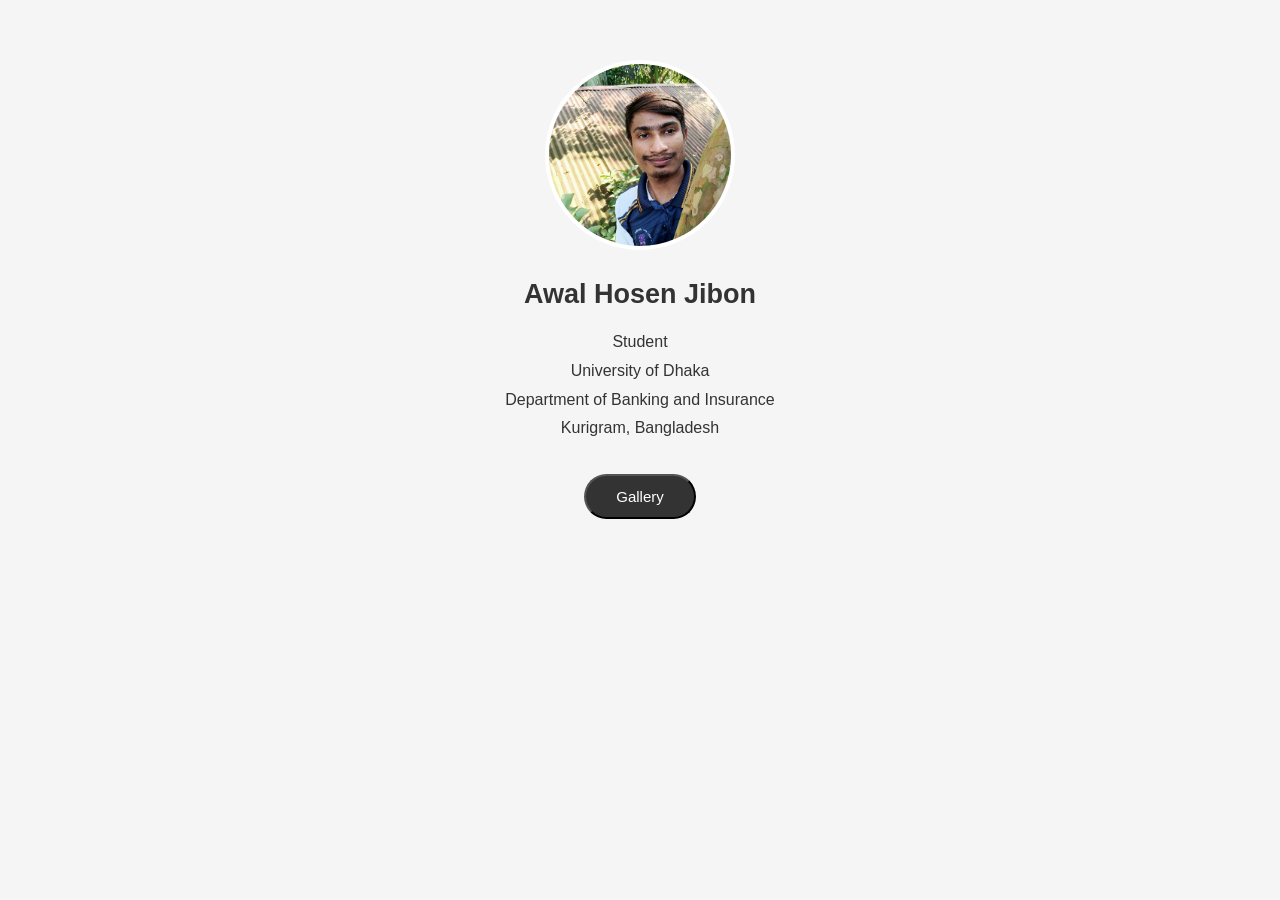
==== index.html @ 120141af "Replace old gallery images with new ones" ====
<!DOCTYPE html>
<html lang="en">

<head>
    <meta charset="UTF-8">
    <meta name="viewport" content="width=device-width, initial-scale=1.0">

    <title>Awal Hosen Jibon</title>

    <meta name="description" content="Official personal website of Awal Hosen Jibon, student of the University of Dhaka.">

    <meta name="author" content="Awal Hosen Jibon">

    <style>

        * {
            box-sizing: border-box;
        }

        body {
            margin: 0;
            font-family: Arial, sans-serif;
            background: #f5f5f5;
            text-align: center;
            color: #333;
        }

        .container {
            padding: 60px 20px;
        }

        .profile-img {
            width: 190px;
            height: 190px;
            object-fit: cover;
            border-radius: 50%;
            border: 4px solid white;
        }

        h1 {
            margin-top: 25px;
            font-size: 27px;
        }

        p {
            font-size: 16px;
            line-height: 1.8;
        }

        .gallery-btn {
            display: inline-block;
            margin-top: 15px;
            padding: 12px 30px;
            background: #333;
            color: white;
            text-decoration: none;
            border-radius: 25px;
            cursor: pointer;
            font-size: 15px;
        }

        .gallery-btn:hover {
            background: #555;
        }

        /* Gallery */

        #gallery {
            display: none;
            padding: 25px 15px;
        }

        .gallery-grid {
            display: grid;
            grid-template-columns: repeat(3, 1fr);
            gap: 10px;
            max-width: 900px;
            margin: 25px auto;
        }

        .gallery-grid img {
            width: 100%;
            height: 150px;
            object-fit: cover;
            border-radius: 8px;
            cursor: pointer;
            border: none;
        }

        /* Full Image View */

        #lightbox {
            display: none;
            position: fixed;
            z-index: 1000;
            top: 0;
            left: 0;
            width: 100%;
            height: 100%;
            background: rgba(0,0,0,0.95);
            justify-content: center;
            align-items: center;
            padding: 20px;
        }

        #lightbox img {
            max-width: 100%;
            max-height: 85vh;
            object-fit: contain;
            border: none;
            border-radius: 5px;
        }

        .close {
            position: absolute;
            top: 20px;
            right: 25px;
            color: white;
            font-size: 35px;
            cursor: pointer;
        }

        @media (max-width: 500px) {

            .gallery-grid {
                grid-template-columns: repeat(2, 1fr);
            }

            .gallery-grid img {
                height: 130px;
            }

        }

    </style>

</head>

<body>

    <!-- Home Page -->

    <div class="container" id="home">

        <img src="profile.jpg"
             alt="Awal Hosen Jibon"
             class="profile-img">

        <h1>Awal Hosen Jibon</h1>

        <p>
            Student<br>
            University of Dhaka<br>
            Department of Banking and Insurance<br>
            Kurigram, Bangladesh
        </p>

        <button class="gallery-btn" onclick="showGallery()">
            Gallery
        </button>

    </div>


    <!-- Gallery Page -->

    <div id="gallery">

        <h2>My Gallery</h2>

        <button class="gallery-btn" onclick="showHome()">
            ← Back
        </button>

        <div class="gallery-grid">

            <img src="gallery/IMG_20260710_131805.jpg" onclick="openImage(this.src)">
            <img src="gallery/IMG_20260430_165523.jpg" onclick="openImage(this.src)">
            <img src="gallery/IMG_20260918_174553.jpg" onclick="openImage(this.src)">
            <img src="gallery/IMG_20260823_142023-01 (1).jpg" onclick="openImage(this.src)">
            <img src="gallery/IMG_2930.HEIC.heif" onclick="openImage(this.src)">
            <img src="gallery/RJ••JIBON••BABU••4 Sep 16_23.SONY NATURE V2Format Auto. by Light Editz.jpg" onclick="openImage(this.src)">

        </div>

    </div>


    <!-- Full Image -->

    <div id="lightbox" onclick="closeImage()">

        <span class="close">&times;</span>

        <img id="fullImage" src="">

    </div>


    <script>

        function showGallery() {

            document.getElementById("home").style.display = "none";

            document.getElementById("gallery").style.display = "block";

            window.scrollTo(0, 0);

        }

        function showHome() {

            document.getElementById("gallery").style.display = "none";

            document.getElementById("home").style.display = "block";

            window.scrollTo(0, 0);

        }

        function openImage(src) {

            document.getElementById("lightbox").style.display = "flex";

            document.getElementById("fullImage").src = src;

        }

        function closeImage() {

            document.getElementById("lightbox").style.display = "none";

        }

    </script>

</body>

</html>
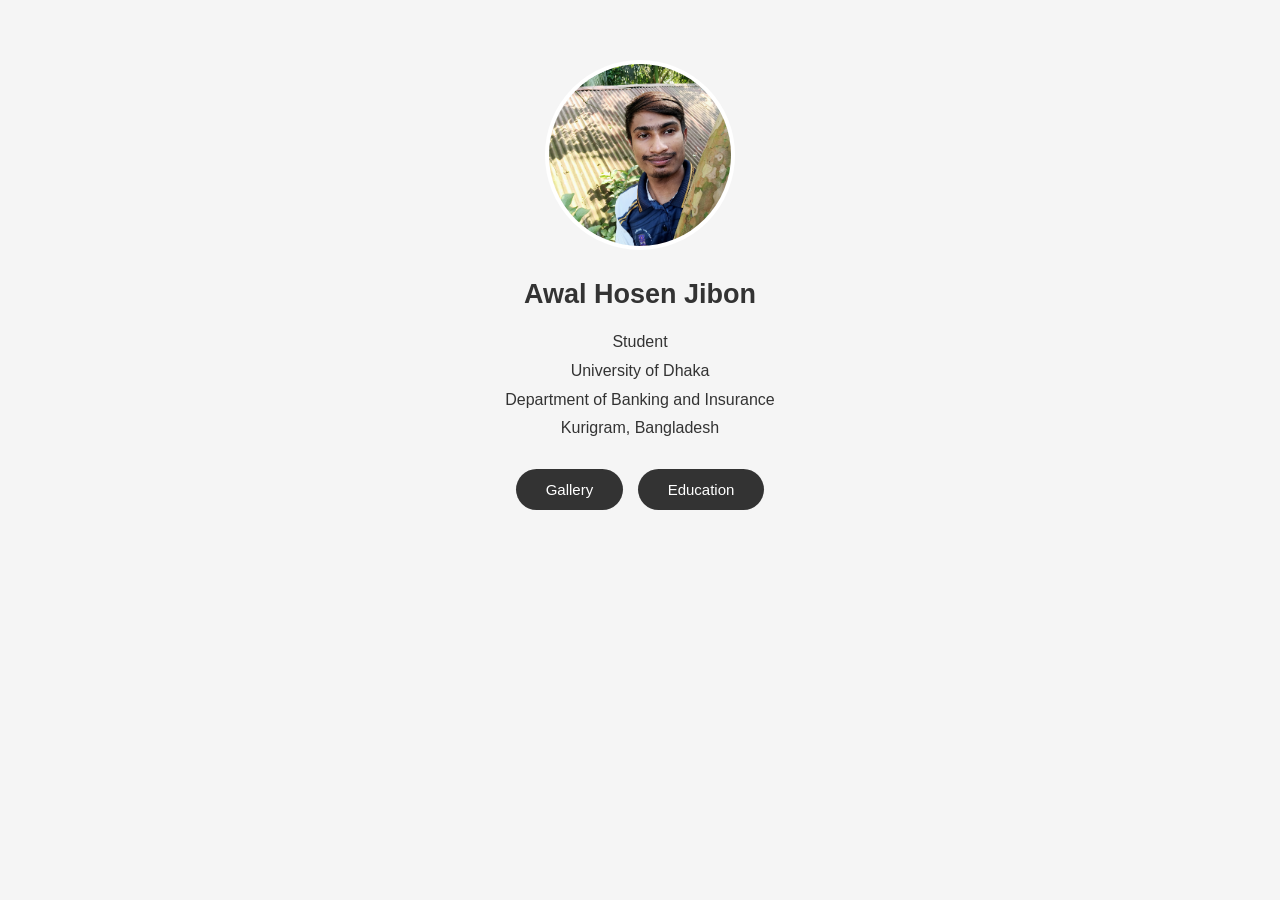
==== commit 8d42883c: "Refactor gallery and education sections in index.html Updated gallery and education sections in inde" ====
--- a/index.html
+++ b/index.html
@@ -49,11 +49,12 @@
 
         .gallery-btn {
             display: inline-block;
-            margin-top: 15px;
+            margin: 10px 5px;
             padding: 12px 30px;
             background: #333;
             color: white;
             text-decoration: none;
+            border: none;
             border-radius: 25px;
             cursor: pointer;
             font-size: 15px;
@@ -63,12 +64,15 @@
             background: #555;
         }
 
+        /* Pages */
+
+        #gallery,
+        #education {
+            display: none;
+            padding: 30px 15px;
+        }
+
         /* Gallery */
-
-        #gallery {
-            display: none;
-            padding: 25px 15px;
-        }
 
         .gallery-grid {
             display: grid;
@@ -84,7 +88,37 @@
             object-fit: cover;
             border-radius: 8px;
             cursor: pointer;
-            border: none;
+        }
+
+        /* Education Cards */
+
+        .education-container {
+            max-width: 700px;
+            margin: 30px auto;
+        }
+
+        .education-card {
+            background: white;
+            padding: 25px 20px;
+            margin: 18px 0;
+            border-radius: 12px;
+            box-shadow: 0 3px 12px rgba(0,0,0,0.08);
+            text-align: left;
+            border-left: 5px solid #333;
+        }
+
+        .education-card h3 {
+            margin-top: 0;
+            font-size: 20px;
+        }
+
+        .education-card p {
+            font-size: 15px;
+            margin: 8px 0;
+        }
+
+        .education-card span {
+            font-weight: bold;
         }
 
         /* Full Image View */
@@ -107,7 +141,6 @@
             max-width: 100%;
             max-height: 85vh;
             object-fit: contain;
-            border: none;
             border-radius: 5px;
         }
 
@@ -159,6 +192,10 @@
             Gallery
         </button>
 
+        <button class="gallery-btn" onclick="showEducation()">
+            Education
+        </button>
+
     </div>
 
 
@@ -175,10 +212,15 @@
         <div class="gallery-grid">
 
             <img src="gallery/IMG_20260710_131805.jpg" onclick="openImage(this.src)">
+
             <img src="gallery/IMG_20260430_165523.jpg" onclick="openImage(this.src)">
+
             <img src="gallery/IMG_20260918_174553.jpg" onclick="openImage(this.src)">
+
             <img src="gallery/IMG_20260823_142023-01 (1).jpg" onclick="openImage(this.src)">
-            <img src="gallery/IMG_2930.HEIC.heif" onclick="openImage(this.src)">
+
+            <img src="gallery/IMG20241218132942.jpg" onclick="openImage(this.src)">
+
             <img src="gallery/RJ••JIBON••BABU••4 Sep 16_23.SONY NATURE V2Format Auto. by Light Editz.jpg" onclick="openImage(this.src)">
 
         </div>
@@ -186,6 +228,112 @@
     </div>
 
 
+    <!-- Education Page -->
+
+    <div id="education">
+
+        <h2>My Education</h2>
+
+        <button class="gallery-btn" onclick="showHome()">
+            ← Back
+        </button>
+
+        <div class="education-container">
+
+            <!-- Primary -->
+
+            <div class="education-card">
+
+                <h3>Primary Education</h3>
+
+                <p>
+                    <span>Institution:</span>
+                    Pathardubi Government Primary School
+                </p>
+
+                <p>
+                    <span>Passing Year:</span> 2016
+                </p>
+
+                <p>
+                    <span>Result:</span> GPA 5.00
+                </p>
+
+            </div>
+
+
+            <!-- SSC -->
+
+            <div class="education-card">
+
+                <h3>Secondary Education (SSC)</h3>
+
+                <p>
+                    <span>Institution:</span>
+                    Pathardubi High School
+                </p>
+
+                <p>
+                    <span>Passing Year:</span> 2022
+                </p>
+
+                <p>
+                    <span>Result:</span> GPA 5.00
+                </p>
+
+            </div>
+
+
+            <!-- HSC -->
+
+            <div class="education-card">
+
+                <h3>Higher Secondary Education (HSC)</h3>
+
+                <p>
+                    <span>Institution:</span>
+                    Police Lines School and College, Rangpur
+                </p>
+
+                <p>
+                    <span>Passing Year:</span> 2024
+                </p>
+
+                <p>
+                    <span>Result:</span> GPA 5.00
+                </p>
+
+            </div>
+
+
+            <!-- Honours -->
+
+            <div class="education-card">
+
+                <h3>Undergraduate Education</h3>
+
+                <p>
+                    <span>Institution:</span>
+                    University of Dhaka
+                </p>
+
+                <p>
+                    <span>Department:</span>
+                    Banking and Insurance
+                </p>
+
+                <p>
+                    <span>Status:</span>
+                    Currently Studying
+                </p>
+
+            </div>
+
+        </div>
+
+    </div>
+
+
     <!-- Full Image -->
 
     <div id="lightbox" onclick="closeImage()">
@@ -202,17 +350,27 @@
         function showGallery() {
 
             document.getElementById("home").style.display = "none";
-
+            document.getElementById("education").style.display = "none";
             document.getElementById("gallery").style.display = "block";
 
             window.scrollTo(0, 0);
 
         }
 
+        function showEducation() {
+
+            document.getElementById("home").style.display = "none";
+            document.getElementById("gallery").style.display = "none";
+            document.getElementById("education").style.display = "block";
+
+            window.scrollTo(0, 0);
+
+        }
+
         function showHome() {
 
             document.getElementById("gallery").style.display = "none";
-
+            document.getElementById("education").style.display = "none";
             document.getElementById("home").style.display = "block";
 
             window.scrollTo(0, 0);
@@ -222,7 +380,6 @@
         function openImage(src) {
 
             document.getElementById("lightbox").style.display = "flex";
-
             document.getElementById("fullImage").src = src;
 
         }
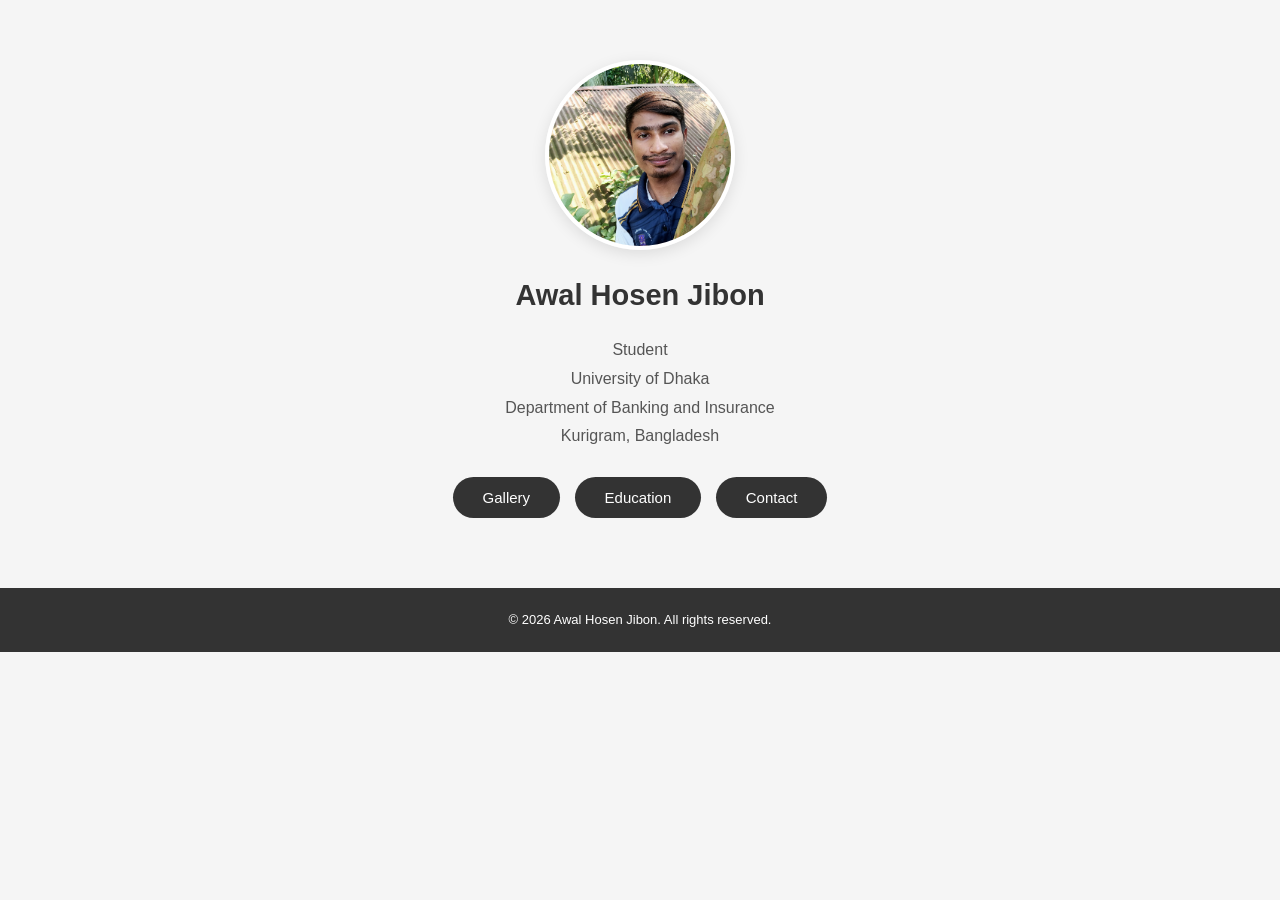
==== commit d131fbe8: "Improve HTML structure and styling for personal website Updated the title and meta description for b" ====
--- a/index.html
+++ b/index.html
@@ -5,16 +5,26 @@
     <meta charset="UTF-8">
     <meta name="viewport" content="width=device-width, initial-scale=1.0">
 
-    <title>Awal Hosen Jibon</title>
-
-    <meta name="description" content="Official personal website of Awal Hosen Jibon, student of the University of Dhaka.">
+    <title>Awal Hosen Jibon | Personal Website</title>
+
+    <meta name="description"
+          content="Official personal website of Awal Hosen Jibon, a student of the University of Dhaka, Department of Banking and Insurance.">
 
     <meta name="author" content="Awal Hosen Jibon">
+
+    <meta name="theme-color" content="#f5f5f5">
+
+    <link rel="canonical"
+          href="https://awalhosenjibon.github.io/">
 
     <style>
 
         * {
             box-sizing: border-box;
+        }
+
+        html {
+            scroll-behavior: smooth;
         }
 
         body {
@@ -25,6 +35,8 @@
             color: #333;
         }
 
+        /* Home Page */
+
         .container {
             padding: 60px 20px;
         }
@@ -35,17 +47,24 @@
             object-fit: cover;
             border-radius: 50%;
             border: 4px solid white;
+            box-shadow: 0 4px 15px rgba(0, 0, 0, 0.1);
         }
 
         h1 {
             margin-top: 25px;
-            font-size: 27px;
+            font-size: 29px;
         }
 
         p {
             font-size: 16px;
             line-height: 1.8;
         }
+
+        .intro {
+            color: #555;
+        }
+
+        /* Buttons */
 
         .gallery-btn {
             display: inline-block;
@@ -58,18 +77,28 @@
             border-radius: 25px;
             cursor: pointer;
             font-size: 15px;
+            transition: background 0.2s, transform 0.2s;
         }
 
         .gallery-btn:hover {
             background: #555;
+            transform: translateY(-2px);
+        }
+
+        .gallery-btn:focus-visible,
+        .contact-card:focus-visible {
+            outline: 3px solid #1877f2;
+            outline-offset: 4px;
         }
 
         /* Pages */
 
         #gallery,
-        #education {
+        #education,
+        #contact {
             display: none;
-            padding: 30px 15px;
+            padding: 30px 20px 60px;
+            min-height: 75vh;
         }
 
         /* Gallery */
@@ -77,20 +106,25 @@
         .gallery-grid {
             display: grid;
             grid-template-columns: repeat(3, 1fr);
-            gap: 10px;
+            gap: 12px;
             max-width: 900px;
             margin: 25px auto;
         }
 
         .gallery-grid img {
             width: 100%;
-            height: 150px;
+            height: 180px;
             object-fit: cover;
-            border-radius: 8px;
+            border-radius: 10px;
             cursor: pointer;
-        }
-
-        /* Education Cards */
+            transition: transform 0.2s;
+        }
+
+        .gallery-grid img:hover {
+            transform: scale(1.03);
+        }
+
+        /* Education */
 
         .education-container {
             max-width: 700px;
@@ -102,7 +136,7 @@
             padding: 25px 20px;
             margin: 18px 0;
             border-radius: 12px;
-            box-shadow: 0 3px 12px rgba(0,0,0,0.08);
+            box-shadow: 0 3px 12px rgba(0, 0, 0, 0.08);
             text-align: left;
             border-left: 5px solid #333;
         }
@@ -119,6 +153,97 @@
 
         .education-card span {
             font-weight: bold;
+        }
+
+        /* Contact */
+
+        .contact-container {
+            max-width: 650px;
+            margin: 30px auto;
+            display: grid;
+            grid-template-columns: repeat(2, minmax(0, 1fr));
+            gap: 18px;
+        }
+
+        .contact-card {
+            display: flex;
+            align-items: center;
+            gap: 15px;
+            min-width: 0;
+            padding: 20px;
+            background: white;
+            border-radius: 14px;
+            text-decoration: none;
+            color: #333;
+            box-shadow: 0 3px 12px rgba(0, 0, 0, 0.08);
+            transition: transform 0.2s, box-shadow 0.2s;
+            text-align: left;
+        }
+
+        .contact-card:hover {
+            transform: translateY(-5px);
+            box-shadow: 0 7px 18px rgba(0, 0, 0, 0.13);
+        }
+
+        .contact-icon {
+            width: 48px;
+            height: 48px;
+            min-width: 48px;
+            display: flex;
+            align-items: center;
+            justify-content: center;
+            border-radius: 12px;
+            background: #f0f0f0;
+        }
+
+        .contact-icon svg {
+            width: 27px;
+            height: 27px;
+        }
+
+        .contact-info {
+            min-width: 0;
+        }
+
+        .contact-info h3 {
+            margin: 0 0 6px;
+            font-size: 16px;
+        }
+
+        .contact-info p {
+            margin: 0;
+            font-size: 13px;
+            line-height: 1.5;
+            color: #666;
+            overflow-wrap: anywhere;
+        }
+
+        /* Email Icon */
+
+        .contact-card.email .contact-icon {
+            background: #e8f0fe;
+            color: #1a73e8;
+        }
+
+        /* Facebook Icon */
+
+        .contact-card.facebook .contact-icon {
+            background: #e7f0ff;
+            color: #1877f2;
+        }
+
+        /* Instagram Icon */
+
+        .contact-card.instagram .contact-icon {
+            background: #fce7f3;
+            color: #d62976;
+        }
+
+        /* Threads Icon */
+
+        .contact-card.threads .contact-icon {
+            background: #eeeeee;
+            color: #111111;
         }
 
         /* Full Image View */
@@ -131,7 +256,7 @@
             left: 0;
             width: 100%;
             height: 100%;
-            background: rgba(0,0,0,0.95);
+            background: rgba(0, 0, 0, 0.95);
             justify-content: center;
             align-items: center;
             padding: 20px;
@@ -146,23 +271,68 @@
 
         .close {
             position: absolute;
-            top: 20px;
+            top: 15px;
             right: 25px;
             color: white;
-            font-size: 35px;
+            font-size: 38px;
             cursor: pointer;
-        }
+            background: none;
+            border: none;
+        }
+
+        /* Footer */
+
+        footer {
+            padding: 20px 15px;
+            background: #333;
+            color: white;
+            font-size: 13px;
+        }
+
+        footer p {
+            margin: 0;
+            font-size: 13px;
+        }
+
+        /* Mobile Responsive */
 
         @media (max-width: 500px) {
 
+            .container {
+                padding: 45px 15px;
+            }
+
+            .profile-img {
+                width: 160px;
+                height: 160px;
+            }
+
+            h1 {
+                font-size: 25px;
+            }
+
             .gallery-grid {
-                grid-template-columns: repeat(2, 1fr);
+                grid-template-columns: repeat(2, minmax(0, 1fr));
+                gap: 8px;
             }
 
             .gallery-grid img {
                 height: 130px;
             }
 
+            .education-card {
+                padding: 20px 15px;
+            }
+
+            .contact-container {
+                grid-template-columns: 1fr;
+                gap: 14px;
+            }
+
+            .contact-card {
+                padding: 18px;
+            }
+
         }
 
     </style>
@@ -171,224 +341,642 @@
 
 <body>
 
-    <!-- Home Page -->
-
-    <div class="container" id="home">
-
-        <img src="profile.jpg"
-             alt="Awal Hosen Jibon"
-             class="profile-img">
-
-        <h1>Awal Hosen Jibon</h1>
+    <!-- HOME PAGE -->
+
+    <main>
+
+        <section class="container" id="home">
+
+            <img
+                src="profile.jpg"
+                alt="Awal Hosen Jibon"
+                class="profile-img"
+            >
+
+            <h1>Awal Hosen Jibon</h1>
+
+            <p class="intro">
+                Student<br>
+                University of Dhaka<br>
+                Department of Banking and Insurance<br>
+                Kurigram, Bangladesh
+            </p>
+
+            <button
+                class="gallery-btn"
+                onclick="navigateTo('gallery')"
+            >
+                Gallery
+            </button>
+
+            <button
+                class="gallery-btn"
+                onclick="navigateTo('education')"
+            >
+                Education
+            </button>
+
+            <button
+                class="gallery-btn"
+                onclick="navigateTo('contact')"
+            >
+                Contact
+            </button>
+
+        </section>
+
+
+        <!-- GALLERY PAGE -->
+
+        <section id="gallery">
+
+            <h2>My Gallery</h2>
+
+            <button
+                class="gallery-btn"
+                onclick="goHome()"
+            >
+                &#8592; Back
+            </button>
+
+            <div class="gallery-grid">
+
+                <img
+                    src="gallery/IMG_20260710_131805.jpg"
+                    alt="Gallery photo 1"
+                    loading="lazy"
+                    onclick="openImage(this.src)"
+                >
+
+                <img
+                    src="gallery/IMG_20260430_165523.jpg"
+                    alt="Gallery photo 2"
+                    loading="lazy"
+                    onclick="openImage(this.src)"
+                >
+
+                <img
+                    src="gallery/IMG_20260918_174553.jpg"
+                    alt="Gallery photo 3"
+                    loading="lazy"
+                    onclick="openImage(this.src)"
+                >
+
+                <img
+                    src="gallery/IMG_20260823_142023-01 (1).jpg"
+                    alt="Gallery photo 4"
+                    loading="lazy"
+                    onclick="openImage(this.src)"
+                >
+
+                <img
+                    src="gallery/IMG20241218132942.jpg"
+                    alt="Gallery photo 5"
+                    loading="lazy"
+                    onclick="openImage(this.src)"
+                >
+
+                <img
+                    src="gallery/RJ••JIBON••BABU••4 Sep 16_23.SONY NATURE V2Format Auto. by Light Editz.jpg"
+                    alt="Gallery photo 6"
+                    loading="lazy"
+                    onclick="openImage(this.src)"
+                >
+
+            </div>
+
+        </section>
+
+
+        <!-- EDUCATION PAGE -->
+
+        <section id="education">
+
+            <h2>My Education</h2>
+
+            <button
+                class="gallery-btn"
+                onclick="goHome()"
+            >
+                &#8592; Back
+            </button>
+
+            <div class="education-container">
+
+                <!-- PRIMARY EDUCATION -->
+
+                <article class="education-card">
+
+                    <h3>Primary Education</h3>
+
+                    <p>
+                        <span>Institution:</span>
+                        Pathardubi Government Primary School
+                    </p>
+
+                    <p>
+                        <span>Passing Year:</span> 2016
+                    </p>
+
+                </article>
+
+
+                <!-- SSC -->
+
+                <article class="education-card">
+
+                    <h3>Secondary Education (SSC)</h3>
+
+                    <p>
+                        <span>Institution:</span>
+                        Pathardubi High School
+                    </p>
+
+                    <p>
+                        <span>Group:</span> Science
+                    </p>
+
+                    <p>
+                        <span>Passing Year:</span> 2022
+                    </p>
+
+                    <p>
+                        <span>Result:</span> GPA 5.00
+                    </p>
+
+                </article>
+
+
+                <!-- HSC -->
+
+                <article class="education-card">
+
+                    <h3>Higher Secondary Education (HSC)</h3>
+
+                    <p>
+                        <span>Institution:</span>
+                        Police Lines School and College, Rangpur
+                    </p>
+
+                    <p>
+                        <span>Group:</span> Science
+                    </p>
+
+                    <p>
+                        <span>Passing Year:</span> 2024
+                    </p>
+
+                    <p>
+                        <span>Result:</span> GPA 5.00
+                    </p>
+
+                </article>
+
+
+                <!-- UNDERGRADUATE -->
+
+                <article class="education-card">
+
+                    <h3>Undergraduate Education</h3>
+
+                    <p>
+                        <span>Degree:</span>
+                        Bachelor of Business Administration (BBA)
+                    </p>
+
+                    <p>
+                        <span>Department:</span>
+                        Banking and Insurance
+                    </p>
+
+                    <p>
+                        <span>Institution:</span>
+                        University of Dhaka
+                    </p>
+
+                    <p>
+                        <span>Status:</span>
+                        Currently Studying
+                    </p>
+
+                </article>
+
+            </div>
+
+        </section>
+
+
+        <!-- CONTACT PAGE -->
+
+        <section id="contact">
+
+            <h2>Get In Touch</h2>
+
+            <p>
+                Feel free to connect with me through the following platforms.
+            </p>
+
+            <button
+                class="gallery-btn"
+                onclick="goHome()"
+            >
+                &#8592; Back
+            </button>
+
+            <div class="contact-container">
+
+                <!-- EMAIL -->
+
+                <a
+                    href="mailto:awalhosenjibon@gmail.com"
+                    class="contact-card email"
+                    aria-label="Send an email to Awal Hosen Jibon"
+                >
+
+                    <div class="contact-icon">
+
+                        <svg
+                            viewBox="0 0 24 24"
+                            fill="none"
+                            stroke="currentColor"
+                            stroke-width="1.8"
+                            stroke-linecap="round"
+                            stroke-linejoin="round"
+                            aria-hidden="true"
+                        >
+
+                            <rect
+                                x="3"
+                                y="5"
+                                width="18"
+                                height="14"
+                                rx="2"
+                            ></rect>
+
+                            <path d="m3 7 9 6 9-6"></path>
+
+                        </svg>
+
+                    </div>
+
+                    <div class="contact-info">
+
+                        <h3>E-mail</h3>
+                        <p>Send me an email</p>
+
+                    </div>
+
+                </a>
+
+
+                <!-- FACEBOOK -->
+
+                <a
+                    href="https://www.facebook.com/awalhosenjibon"
+                    class="contact-card facebook"
+                    target="_blank"
+                    rel="noopener noreferrer"
+                    aria-label="Visit my Facebook profile"
+                >
+
+                    <div class="contact-icon">
+
+                        <svg
+                            viewBox="0 0 24 24"
+                            fill="currentColor"
+                            aria-hidden="true"
+                        >
+
+                            <path d="M24 12.073C24 5.405 18.627 0 12 0S0 5.405 0 12.073c0 6.02 4.388 11.01 10.125 11.927v-8.437H7.078v-3.49h3.047V9.41c0-3.026 1.792-4.697 4.533-4.697 1.312 0 2.686.236 2.686.236v2.977h-1.514c-1.491 0-1.955.93-1.955 1.884v2.263h3.328l-.532 3.49h-2.796V24C19.612 23.083 24 18.093 24 12.073z"/>
+
+                        </svg>
+
+                    </div>
+
+                    <div class="contact-info">
+
+                        <h3>Facebook</h3>
+                        <p>Connect with me</p>
+
+                    </div>
+
+                </a>
+
+
+                <!-- INSTAGRAM -->
+
+                <a
+                    href="https://www.instagram.com/awalhosenjibon"
+                    class="contact-card instagram"
+                    target="_blank"
+                    rel="noopener noreferrer"
+                    aria-label="Visit my Instagram profile"
+                >
+
+                    <div class="contact-icon">
+
+                        <svg
+                            viewBox="0 0 24 24"
+                            fill="none"
+                            stroke="currentColor"
+                            stroke-width="1.8"
+                            aria-hidden="true"
+                        >
+
+                            <rect
+                                x="3"
+                                y="3"
+                                width="18"
+                                height="18"
+                                rx="5"
+                            ></rect>
+
+                            <circle
+                                cx="12"
+                                cy="12"
+                                r="4"
+                            ></circle>
+
+                            <circle
+                                cx="17.5"
+                                cy="6.8"
+                                r="1"
+                                fill="currentColor"
+                                stroke="none"
+                            ></circle>
+
+                        </svg>
+
+                    </div>
+
+                    <div class="contact-info">
+
+                        <h3>Instagram</h3>
+                        <p>Follow my journey</p>
+
+                    </div>
+
+                </a>
+
+
+                <!-- THREADS -->
+
+                <a
+                    href="https://www.threads.com/@awalhosenjibon"
+                    class="contact-card threads"
+                    target="_blank"
+                    rel="noopener noreferrer"
+                    aria-label="Visit my Threads profile"
+                >
+
+                    <div class="contact-icon">
+
+                        <svg
+                            viewBox="0 0 24 24"
+                            fill="none"
+                            stroke="currentColor"
+                            stroke-width="1.8"
+                            stroke-linecap="round"
+                            stroke-linejoin="round"
+                            aria-hidden="true"
+                        >
+
+                            <path d="M12 21c-5.3 0-9-3.7-9-9S6.7 3 12 3c4.5 0 7.4 2.5 8 6.5"/>
+
+                            <path d="M20 9.5c-1.4-1.2-3.5-1.8-5.8-1.5-3.3.4-5.2 2.5-4.7 5 .4 2 2.5 2.9 4.3 2.2 1.7-.7 2.4-2.6 1.7-4.4-.6-1.6-2.4-2.5-4.3-2.2"/>
+
+                            <path d="M15.4 11.1c2.6-.3 4.8.7 5.1 2.8.3 2-1.4 3.8-3.7 3.8-1.8 0-3.1-.9-3.1-2.4 0-1.4 1.2-2.4 3-2.4 1.6 0 3.1.6 4.1 1.6"/>
+
+                        </svg>
+
+                    </div>
+
+                    <div class="contact-info">
+
+                        <h3>Threads</h3>
+                        <p>Join the conversation</p>
+
+                    </div>
+
+                </a>
+
+            </div>
+
+        </section>
+
+    </main>
+
+
+    <!-- FULL IMAGE VIEW -->
+
+    <div
+        id="lightbox"
+        role="dialog"
+        aria-modal="true"
+        aria-label="Full size image"
+        onclick="closeImage()"
+    >
+
+        <button
+            type="button"
+            class="close"
+            aria-label="Close image"
+            onclick="closeImage()"
+        >
+            &times;
+        </button>
+
+        <img
+            id="fullImage"
+            src=""
+            alt="Full size gallery image"
+        >
+
+    </div>
+
+
+    <!-- FOOTER -->
+
+    <footer>
 
         <p>
-            Student<br>
-            University of Dhaka<br>
-            Department of Banking and Insurance<br>
-            Kurigram, Bangladesh
+            &copy; 2026 Awal Hosen Jibon. All rights reserved.
         </p>
 
-        <button class="gallery-btn" onclick="showGallery()">
-            Gallery
-        </button>
-
-        <button class="gallery-btn" onclick="showEducation()">
-            Education
-        </button>
-
-    </div>
-
-
-    <!-- Gallery Page -->
-
-    <div id="gallery">
-
-        <h2>My Gallery</h2>
-
-        <button class="gallery-btn" onclick="showHome()">
-            ← Back
-        </button>
-
-        <div class="gallery-grid">
-
-            <img src="gallery/IMG_20260710_131805.jpg" onclick="openImage(this.src)">
-
-            <img src="gallery/IMG_20260430_165523.jpg" onclick="openImage(this.src)">
-
-            <img src="gallery/IMG_20260918_174553.jpg" onclick="openImage(this.src)">
-
-            <img src="gallery/IMG_20260823_142023-01 (1).jpg" onclick="openImage(this.src)">
-
-            <img src="gallery/IMG20241218132942.jpg" onclick="openImage(this.src)">
-
-            <img src="gallery/RJ••JIBON••BABU••4 Sep 16_23.SONY NATURE V2Format Auto. by Light Editz.jpg" onclick="openImage(this.src)">
-
-        </div>
-
-    </div>
-
-
-    <!-- Education Page -->
-
-    <div id="education">
-
-        <h2>My Education</h2>
-
-        <button class="gallery-btn" onclick="showHome()">
-            ← Back
-        </button>
-
-        <div class="education-container">
-
-            <!-- Primary -->
-
-            <div class="education-card">
-
-                <h3>Primary Education</h3>
-
-                <p>
-                    <span>Institution:</span>
-                    Pathardubi Government Primary School
-                </p>
-
-                <p>
-                    <span>Passing Year:</span> 2016
-                </p>
-
-                <p>
-                    <span>Result:</span> GPA 5.00
-                </p>
-
-            </div>
-
-
-            <!-- SSC -->
-
-            <div class="education-card">
-
-                <h3>Secondary Education (SSC)</h3>
-
-                <p>
-                    <span>Institution:</span>
-                    Pathardubi High School
-                </p>
-
-                <p>
-                    <span>Passing Year:</span> 2022
-                </p>
-
-                <p>
-                    <span>Result:</span> GPA 5.00
-                </p>
-
-            </div>
-
-
-            <!-- HSC -->
-
-            <div class="education-card">
-
-                <h3>Higher Secondary Education (HSC)</h3>
-
-                <p>
-                    <span>Institution:</span>
-                    Police Lines School and College, Rangpur
-                </p>
-
-                <p>
-                    <span>Passing Year:</span> 2024
-                </p>
-
-                <p>
-                    <span>Result:</span> GPA 5.00
-                </p>
-
-            </div>
-
-
-            <!-- Honours -->
-
-            <div class="education-card">
-
-                <h3>Undergraduate Education</h3>
-
-                <p>
-                    <span>Institution:</span>
-                    University of Dhaka
-                </p>
-
-                <p>
-                    <span>Department:</span>
-                    Banking and Insurance
-                </p>
-
-                <p>
-                    <span>Status:</span>
-                    Currently Studying
-                </p>
-
-            </div>
-
-        </div>
-
-    </div>
-
-
-    <!-- Full Image -->
-
-    <div id="lightbox" onclick="closeImage()">
-
-        <span class="close">&times;</span>
-
-        <img id="fullImage" src="">
-
-    </div>
-
+    </footer>
+
+
+    <!-- JAVASCRIPT -->
 
     <script>
 
-        function showGallery() {
-
-            document.getElementById("home").style.display = "none";
-            document.getElementById("education").style.display = "none";
-            document.getElementById("gallery").style.display = "block";
-
-            window.scrollTo(0, 0);
-
-        }
-
-        function showEducation() {
+        // Supported Pages
+
+        const validPages = [
+            "home",
+            "gallery",
+            "education",
+            "contact"
+        ];
+
+
+        // Display Selected Page
+
+        function displayPage(page) {
+
+            if (!validPages.includes(page)) {
+                page = "home";
+            }
 
             document.getElementById("home").style.display = "none";
             document.getElementById("gallery").style.display = "none";
-            document.getElementById("education").style.display = "block";
+            document.getElementById("education").style.display = "none";
+            document.getElementById("contact").style.display = "none";
+
+            document.getElementById(page).style.display =
+                page === "home" ? "block" : "block";
 
             window.scrollTo(0, 0);
 
         }
 
-        function showHome() {
-
-            document.getElementById("gallery").style.display = "none";
-            document.getElementById("education").style.display = "none";
-            document.getElementById("home").style.display = "block";
-
-            window.scrollTo(0, 0);
-
-        }
+
+        // Navigate Between Pages
+
+        function navigateTo(page) {
+
+            if (!validPages.includes(page)) {
+                return;
+            }
+
+            const hash = page === "home" ? "" : "#" + page;
+
+            history.pushState(
+                { page: page },
+                "",
+                location.pathname + location.search + hash
+            );
+
+            displayPage(page);
+
+        }
+
+
+        // Show Home
+
+        function goHome() {
+
+            navigateTo("home");
+
+        }
+
+
+        // Show Gallery
+
+        function showGallery() {
+
+            navigateTo("gallery");
+
+        }
+
+
+        // Show Education
+
+        function showEducation() {
+
+            navigateTo("education");
+
+        }
+
+
+        // Show Contact
+
+        function showContact() {
+
+            navigateTo("contact");
+
+        }
+
+
+        // Browser Back and Forward Buttons
+
+        window.addEventListener("popstate", function(event) {
+
+            let page = "home";
+
+            if (event.state && validPages.includes(event.state.page)) {
+
+                page = event.state.page;
+
+            } else if (location.hash) {
+
+                const hashPage = location.hash.substring(1);
+
+                if (validPages.includes(hashPage)) {
+                    page = hashPage;
+                }
+
+            }
+
+            displayPage(page);
+
+        });
+
+
+        // Open Full Image
 
         function openImage(src) {
 
-            document.getElementById("lightbox").style.display = "flex";
+            const lightbox = document.getElementById("lightbox");
+
             document.getElementById("fullImage").src = src;
 
-        }
+            lightbox.style.display = "flex";
+
+            document.body.style.overflow = "hidden";
+
+        }
+
+
+        // Close Full Image
 
         function closeImage() {
 
             document.getElementById("lightbox").style.display = "none";
 
-        }
+            document.body.style.overflow = "";
+
+        }
+
+
+        // Close Image Using Escape Key
+
+        document.addEventListener("keydown", function(event) {
+
+            if (event.key === "Escape") {
+                closeImage();
+            }
+
+        });
+
+
+        // Load Page From URL Hash
+
+        window.addEventListener("DOMContentLoaded", function() {
+
+            const hashPage = location.hash.substring(1);
+
+            if (validPages.includes(hashPage)) {
+
+                displayPage(hashPage);
+
+            } else {
+
+                displayPage("home");
+
+            }
+
+        });
 
     </script>
 
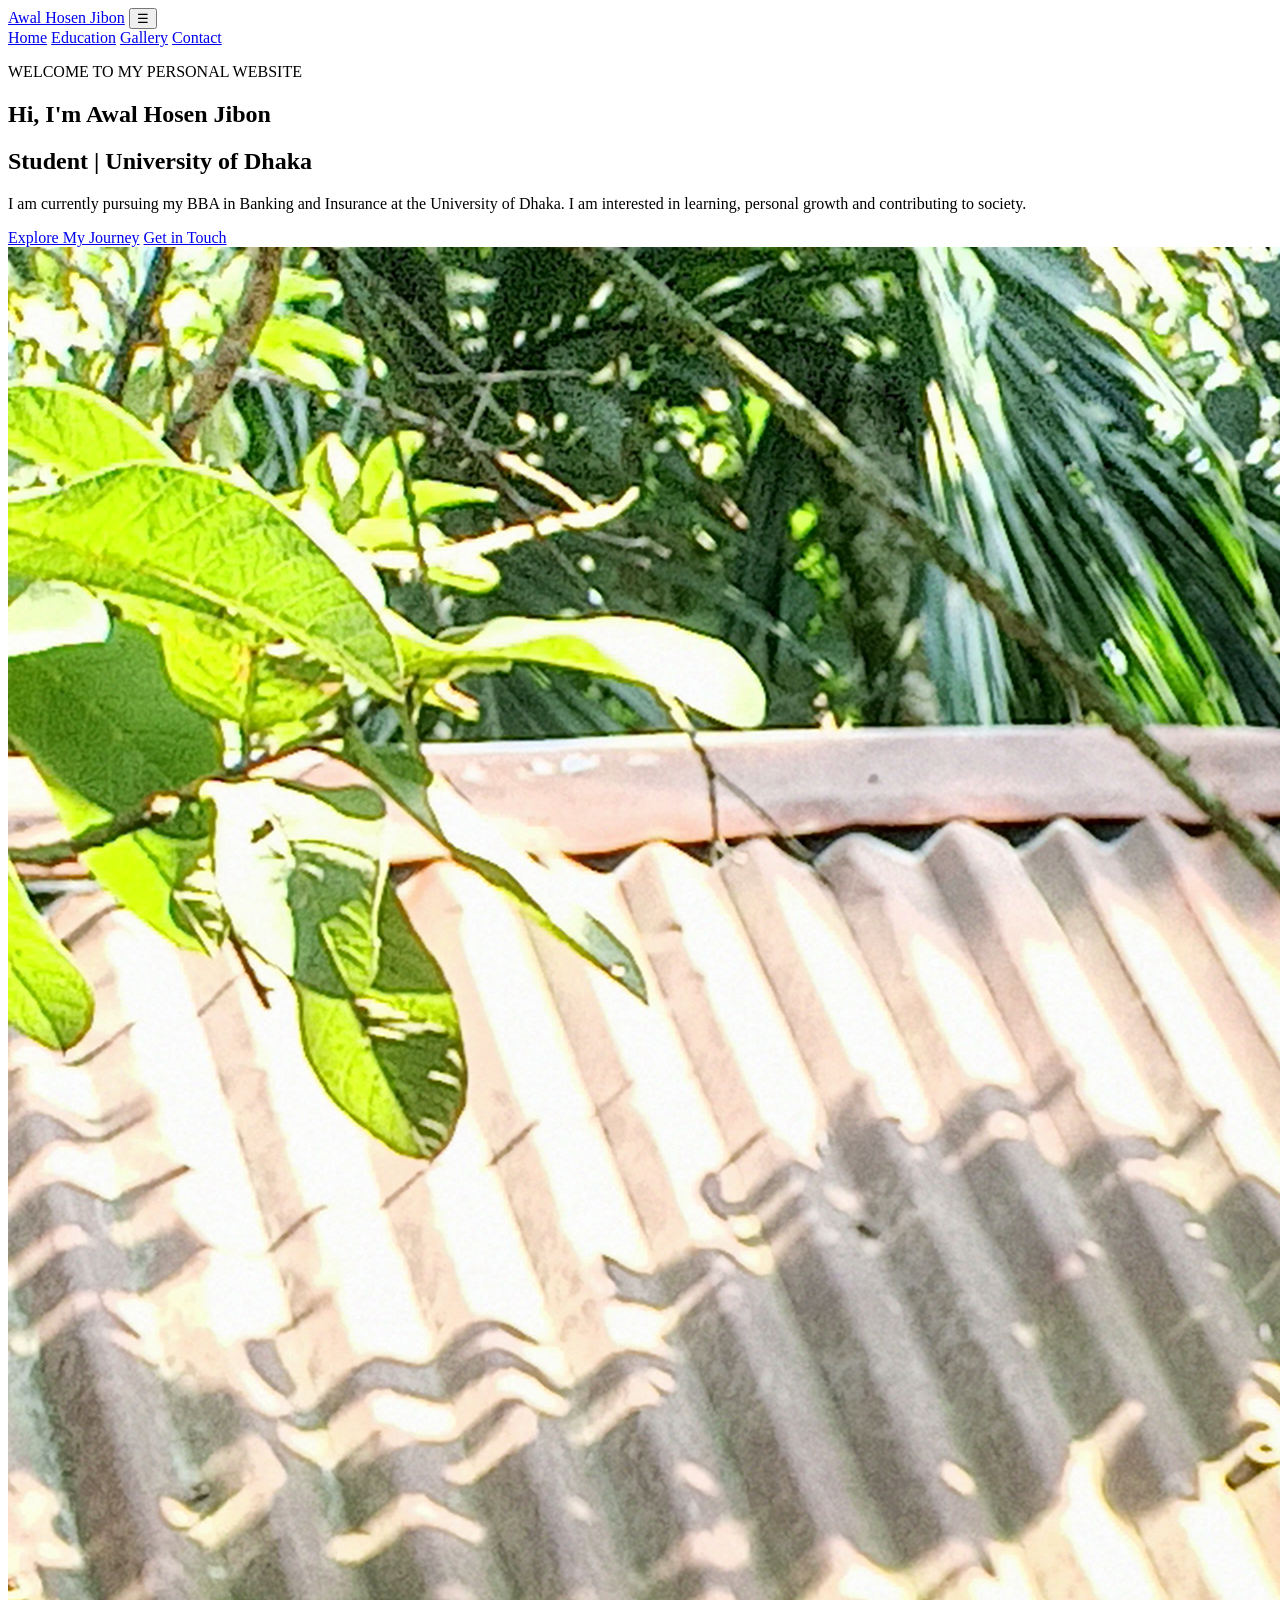
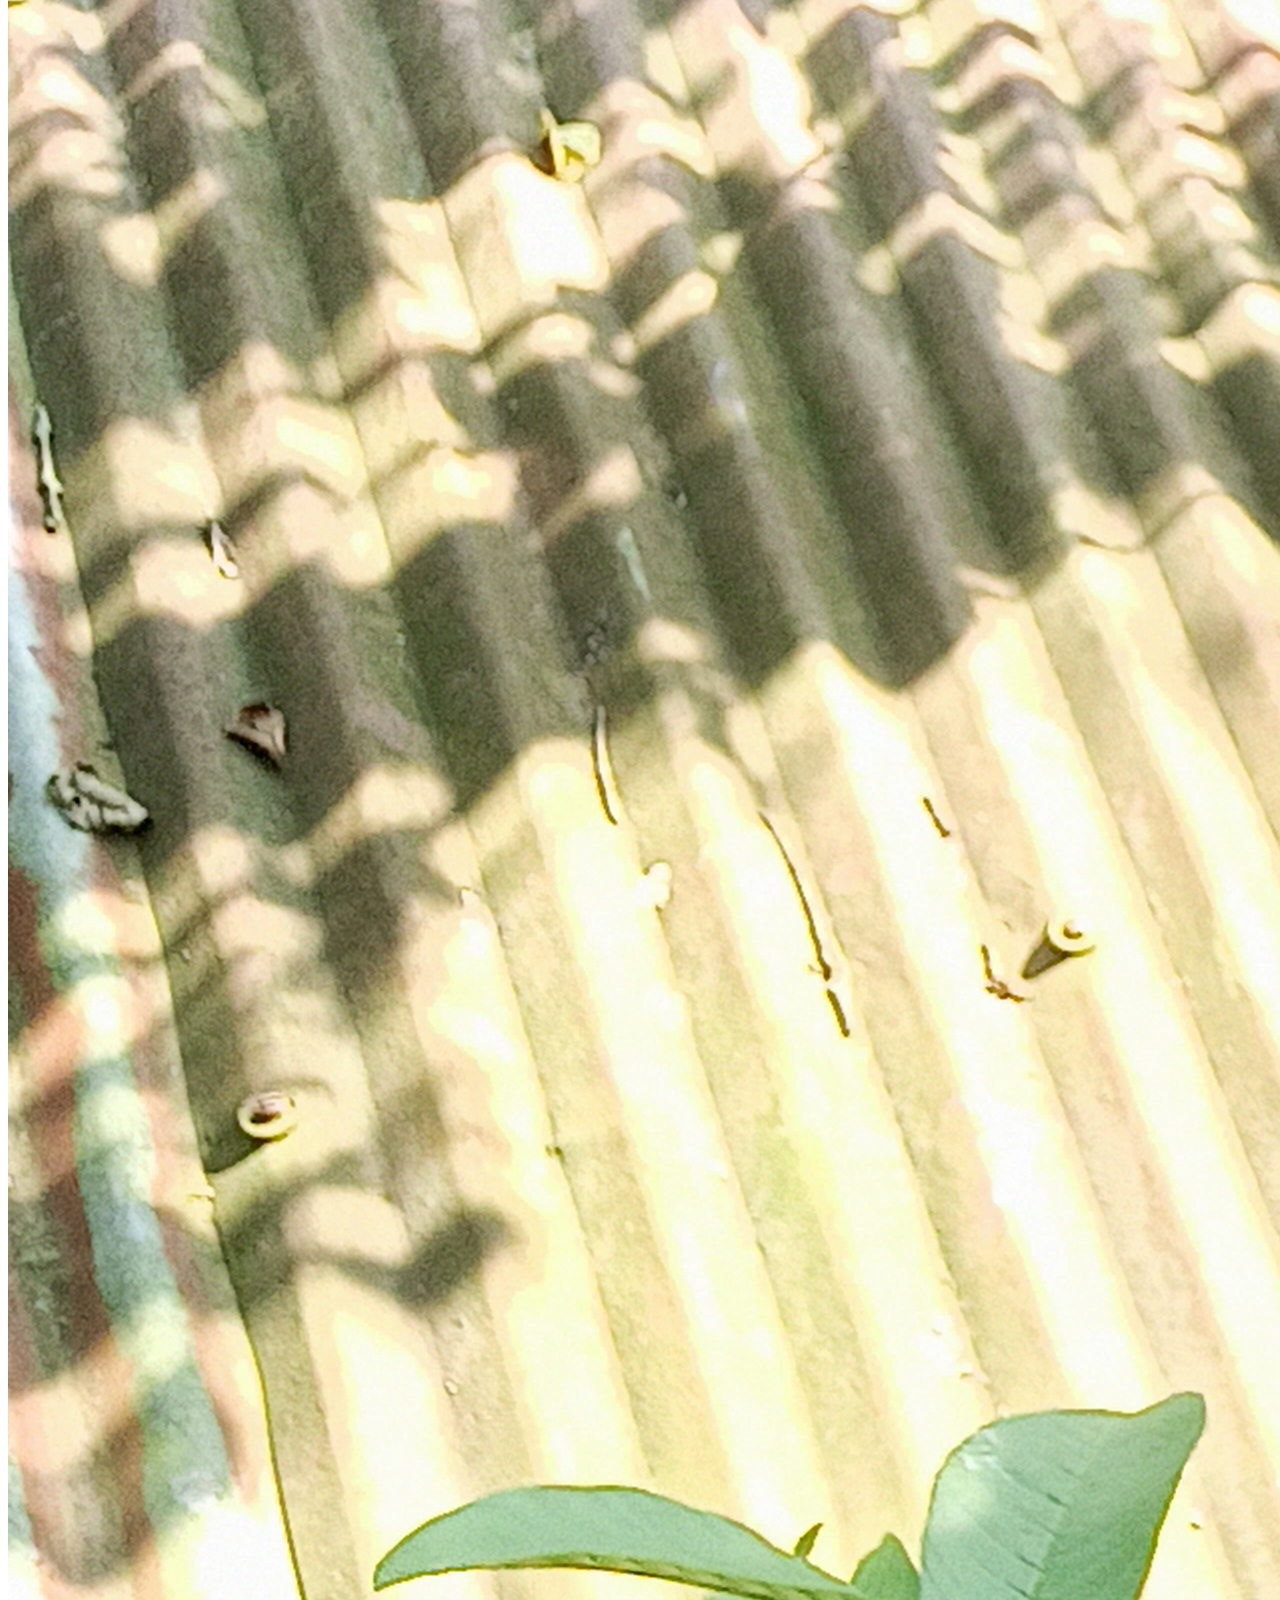
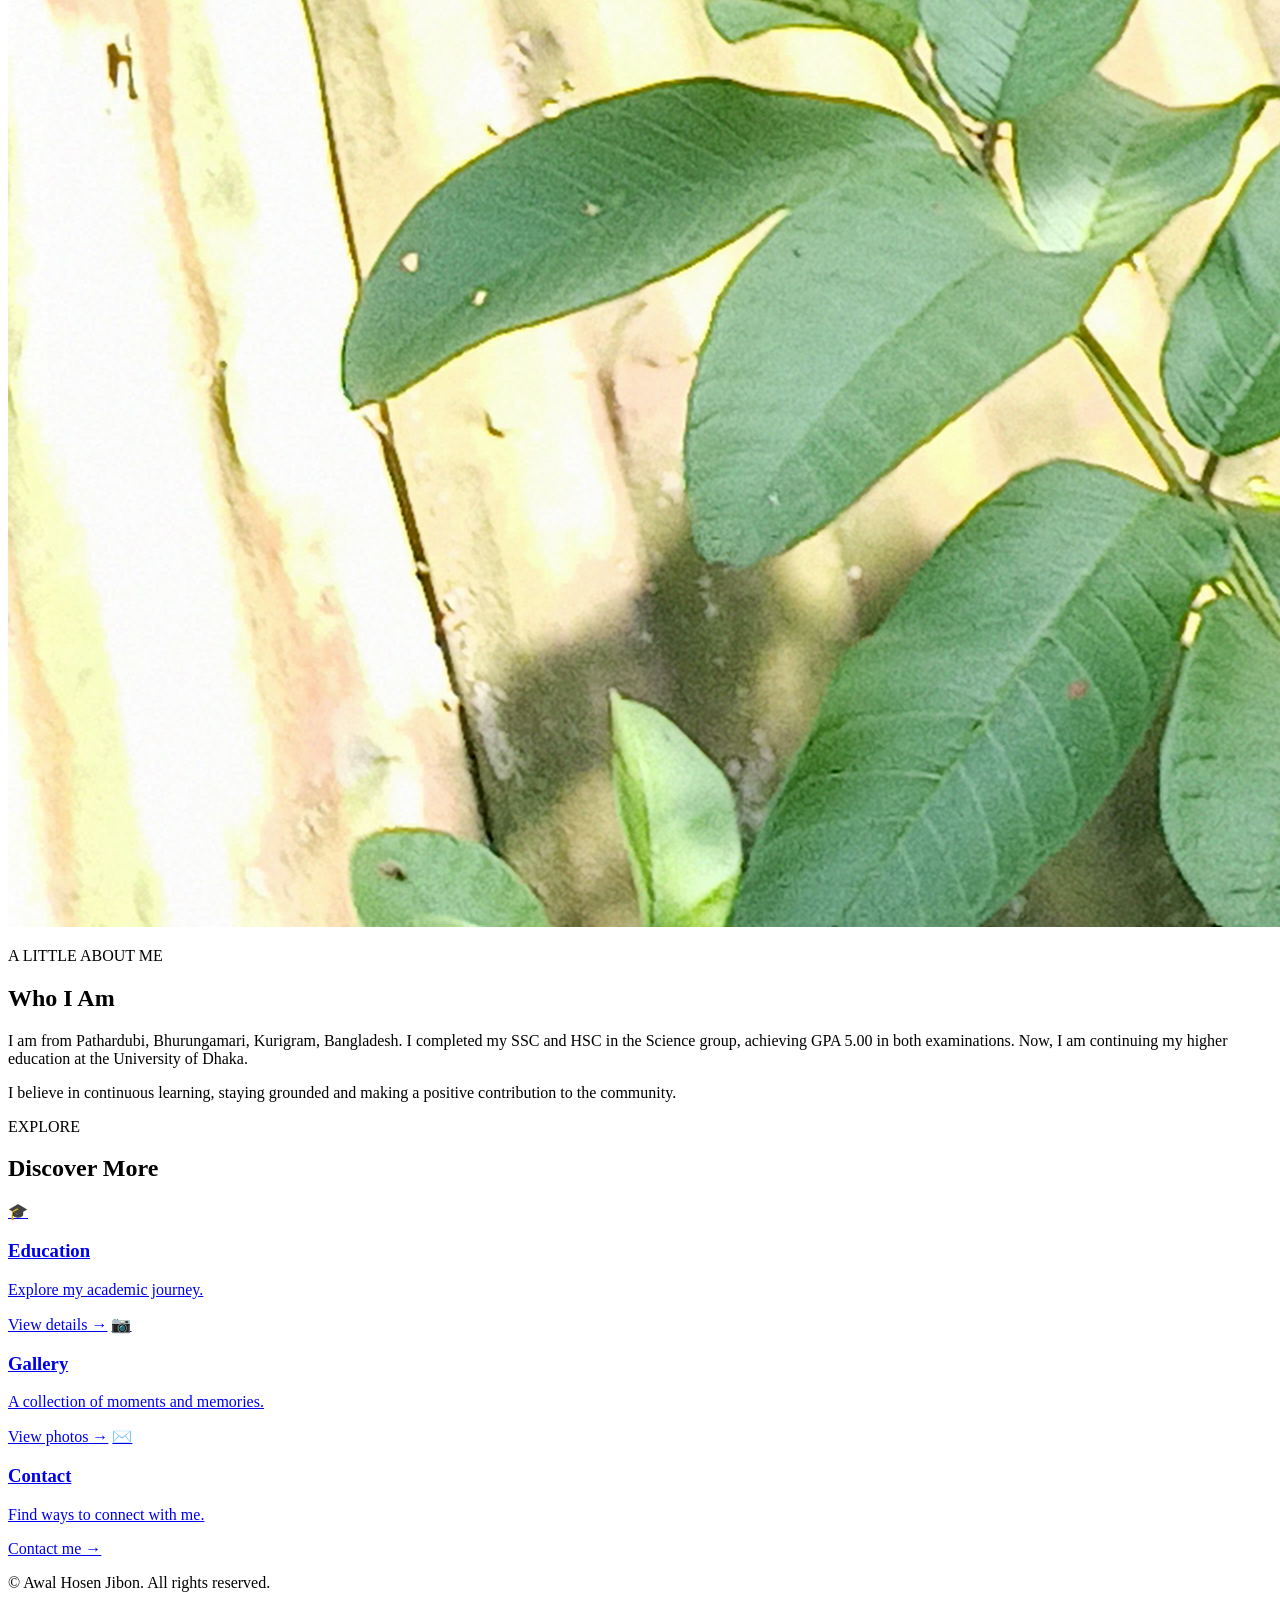
==== commit 2cc6d7d7: "Add files via upload" ====
--- a/index.html
+++ b/index.html
@@ -1,985 +1,67 @@
 <!DOCTYPE html>
 <html lang="en">
+<head>
+  <meta charset="UTF-8">
+  <meta name="viewport" content="width=device-width, initial-scale=1.0">
+  <title>Awal Hosen Jibon | Home</title>
+  <meta name="description" content="Personal website of Awal Hosen Jibon, a student of Banking and Insurance at the University of Dhaka.">
+  <link rel="canonical" href="https://awalhosenjibon.github.io/">
+  <link rel="stylesheet" href="css/style.css">
+</head>
+<body>
+  <header class="site-header">
+    <a class="brand" href="index.html">Awal Hosen Jibon</a>
+    <button class="menu-toggle" aria-label="Toggle navigation" aria-expanded="false">☰</button>
+    <nav class="main-nav">
+      <a class="active" href="index.html">Home</a>
+      <a href="pages/education.html">Education</a>
+      <a href="pages/gallery.html">Gallery</a>
+      <a href="pages/contact.html">Contact</a>
+    </nav>
+  </header>
 
-<head>
-    <meta charset="UTF-8">
-    <meta name="viewport" content="width=device-width, initial-scale=1.0">
+  <main>
+    <section class="hero">
+      <div class="hero-content">
+        <p class="eyebrow">WELCOME TO MY PERSONAL WEBSITE</p>
+        <h1>Hi, I'm <span>Awal Hosen Jibon</span></h1>
+        <h2>Student | University of Dhaka</h2>
+        <p class="lead">I am currently pursuing my BBA in Banking and Insurance at the University of Dhaka. I am interested in learning, personal growth and contributing to society.</p>
+        <div class="hero-actions">
+          <a class="button" href="pages/education.html">Explore My Journey</a>
+          <a class="button button-outline" href="pages/contact.html">Get in Touch</a>
+        </div>
+      </div>
+      <div class="hero-photo-wrap">
+        <img class="profile-photo" src="profile.jpg" alt="Portrait of Awal Hosen Jibon">
+      </div>
+    </section>
 
-    <title>Awal Hosen Jibon | Personal Website</title>
+    <section class="section intro-section">
+      <div class="section-heading">
+        <p class="eyebrow">A LITTLE ABOUT ME</p>
+        <h2>Who I Am</h2>
+      </div>
+      <div class="content-card">
+        <p>I am from Pathardubi, Bhurungamari, Kurigram, Bangladesh. I completed my SSC and HSC in the Science group, achieving GPA 5.00 in both examinations. Now, I am continuing my higher education at the University of Dhaka.</p>
+        <p>I believe in continuous learning, staying grounded and making a positive contribution to the community.</p>
+      </div>
+    </section>
 
-    <meta name="description"
-          content="Official personal website of Awal Hosen Jibon, a student of the University of Dhaka, Department of Banking and Insurance.">
+    <section class="section quick-links">
+      <div class="section-heading">
+        <p class="eyebrow">EXPLORE</p>
+        <h2>Discover More</h2>
+      </div>
+      <div class="card-grid">
+        <a class="feature-card" href="pages/education.html"><span class="feature-icon">🎓</span><h3>Education</h3><p>Explore my academic journey.</p><span class="card-link">View details →</span></a>
+        <a class="feature-card" href="pages/gallery.html"><span class="feature-icon">📷</span><h3>Gallery</h3><p>A collection of moments and memories.</p><span class="card-link">View photos →</span></a>
+        <a class="feature-card" href="pages/contact.html"><span class="feature-icon">✉️</span><h3>Contact</h3><p>Find ways to connect with me.</p><span class="card-link">Contact me →</span></a>
+      </div>
+    </section>
+  </main>
 
-    <meta name="author" content="Awal Hosen Jibon">
-
-    <meta name="theme-color" content="#f5f5f5">
-
-    <link rel="canonical"
-          href="https://awalhosenjibon.github.io/">
-
-    <style>
-
-        * {
-            box-sizing: border-box;
-        }
-
-        html {
-            scroll-behavior: smooth;
-        }
-
-        body {
-            margin: 0;
-            font-family: Arial, sans-serif;
-            background: #f5f5f5;
-            text-align: center;
-            color: #333;
-        }
-
-        /* Home Page */
-
-        .container {
-            padding: 60px 20px;
-        }
-
-        .profile-img {
-            width: 190px;
-            height: 190px;
-            object-fit: cover;
-            border-radius: 50%;
-            border: 4px solid white;
-            box-shadow: 0 4px 15px rgba(0, 0, 0, 0.1);
-        }
-
-        h1 {
-            margin-top: 25px;
-            font-size: 29px;
-        }
-
-        p {
-            font-size: 16px;
-            line-height: 1.8;
-        }
-
-        .intro {
-            color: #555;
-        }
-
-        /* Buttons */
-
-        .gallery-btn {
-            display: inline-block;
-            margin: 10px 5px;
-            padding: 12px 30px;
-            background: #333;
-            color: white;
-            text-decoration: none;
-            border: none;
-            border-radius: 25px;
-            cursor: pointer;
-            font-size: 15px;
-            transition: background 0.2s, transform 0.2s;
-        }
-
-        .gallery-btn:hover {
-            background: #555;
-            transform: translateY(-2px);
-        }
-
-        .gallery-btn:focus-visible,
-        .contact-card:focus-visible {
-            outline: 3px solid #1877f2;
-            outline-offset: 4px;
-        }
-
-        /* Pages */
-
-        #gallery,
-        #education,
-        #contact {
-            display: none;
-            padding: 30px 20px 60px;
-            min-height: 75vh;
-        }
-
-        /* Gallery */
-
-        .gallery-grid {
-            display: grid;
-            grid-template-columns: repeat(3, 1fr);
-            gap: 12px;
-            max-width: 900px;
-            margin: 25px auto;
-        }
-
-        .gallery-grid img {
-            width: 100%;
-            height: 180px;
-            object-fit: cover;
-            border-radius: 10px;
-            cursor: pointer;
-            transition: transform 0.2s;
-        }
-
-        .gallery-grid img:hover {
-            transform: scale(1.03);
-        }
-
-        /* Education */
-
-        .education-container {
-            max-width: 700px;
-            margin: 30px auto;
-        }
-
-        .education-card {
-            background: white;
-            padding: 25px 20px;
-            margin: 18px 0;
-            border-radius: 12px;
-            box-shadow: 0 3px 12px rgba(0, 0, 0, 0.08);
-            text-align: left;
-            border-left: 5px solid #333;
-        }
-
-        .education-card h3 {
-            margin-top: 0;
-            font-size: 20px;
-        }
-
-        .education-card p {
-            font-size: 15px;
-            margin: 8px 0;
-        }
-
-        .education-card span {
-            font-weight: bold;
-        }
-
-        /* Contact */
-
-        .contact-container {
-            max-width: 650px;
-            margin: 30px auto;
-            display: grid;
-            grid-template-columns: repeat(2, minmax(0, 1fr));
-            gap: 18px;
-        }
-
-        .contact-card {
-            display: flex;
-            align-items: center;
-            gap: 15px;
-            min-width: 0;
-            padding: 20px;
-            background: white;
-            border-radius: 14px;
-            text-decoration: none;
-            color: #333;
-            box-shadow: 0 3px 12px rgba(0, 0, 0, 0.08);
-            transition: transform 0.2s, box-shadow 0.2s;
-            text-align: left;
-        }
-
-        .contact-card:hover {
-            transform: translateY(-5px);
-            box-shadow: 0 7px 18px rgba(0, 0, 0, 0.13);
-        }
-
-        .contact-icon {
-            width: 48px;
-            height: 48px;
-            min-width: 48px;
-            display: flex;
-            align-items: center;
-            justify-content: center;
-            border-radius: 12px;
-            background: #f0f0f0;
-        }
-
-        .contact-icon svg {
-            width: 27px;
-            height: 27px;
-        }
-
-        .contact-info {
-            min-width: 0;
-        }
-
-        .contact-info h3 {
-            margin: 0 0 6px;
-            font-size: 16px;
-        }
-
-        .contact-info p {
-            margin: 0;
-            font-size: 13px;
-            line-height: 1.5;
-            color: #666;
-            overflow-wrap: anywhere;
-        }
-
-        /* Email Icon */
-
-        .contact-card.email .contact-icon {
-            background: #e8f0fe;
-            color: #1a73e8;
-        }
-
-        /* Facebook Icon */
-
-        .contact-card.facebook .contact-icon {
-            background: #e7f0ff;
-            color: #1877f2;
-        }
-
-        /* Instagram Icon */
-
-        .contact-card.instagram .contact-icon {
-            background: #fce7f3;
-            color: #d62976;
-        }
-
-        /* Threads Icon */
-
-        .contact-card.threads .contact-icon {
-            background: #eeeeee;
-            color: #111111;
-        }
-
-        /* Full Image View */
-
-        #lightbox {
-            display: none;
-            position: fixed;
-            z-index: 1000;
-            top: 0;
-            left: 0;
-            width: 100%;
-            height: 100%;
-            background: rgba(0, 0, 0, 0.95);
-            justify-content: center;
-            align-items: center;
-            padding: 20px;
-        }
-
-        #lightbox img {
-            max-width: 100%;
-            max-height: 85vh;
-            object-fit: contain;
-            border-radius: 5px;
-        }
-
-        .close {
-            position: absolute;
-            top: 15px;
-            right: 25px;
-            color: white;
-            font-size: 38px;
-            cursor: pointer;
-            background: none;
-            border: none;
-        }
-
-        /* Footer */
-
-        footer {
-            padding: 20px 15px;
-            background: #333;
-            color: white;
-            font-size: 13px;
-        }
-
-        footer p {
-            margin: 0;
-            font-size: 13px;
-        }
-
-        /* Mobile Responsive */
-
-        @media (max-width: 500px) {
-
-            .container {
-                padding: 45px 15px;
-            }
-
-            .profile-img {
-                width: 160px;
-                height: 160px;
-            }
-
-            h1 {
-                font-size: 25px;
-            }
-
-            .gallery-grid {
-                grid-template-columns: repeat(2, minmax(0, 1fr));
-                gap: 8px;
-            }
-
-            .gallery-grid img {
-                height: 130px;
-            }
-
-            .education-card {
-                padding: 20px 15px;
-            }
-
-            .contact-container {
-                grid-template-columns: 1fr;
-                gap: 14px;
-            }
-
-            .contact-card {
-                padding: 18px;
-            }
-
-        }
-
-    </style>
-
-</head>
-
-<body>
-
-    <!-- HOME PAGE -->
-
-    <main>
-
-        <section class="container" id="home">
-
-            <img
-                src="profile.jpg"
-                alt="Awal Hosen Jibon"
-                class="profile-img"
-            >
-
-            <h1>Awal Hosen Jibon</h1>
-
-            <p class="intro">
-                Student<br>
-                University of Dhaka<br>
-                Department of Banking and Insurance<br>
-                Kurigram, Bangladesh
-            </p>
-
-            <button
-                class="gallery-btn"
-                onclick="navigateTo('gallery')"
-            >
-                Gallery
-            </button>
-
-            <button
-                class="gallery-btn"
-                onclick="navigateTo('education')"
-            >
-                Education
-            </button>
-
-            <button
-                class="gallery-btn"
-                onclick="navigateTo('contact')"
-            >
-                Contact
-            </button>
-
-        </section>
-
-
-        <!-- GALLERY PAGE -->
-
-        <section id="gallery">
-
-            <h2>My Gallery</h2>
-
-            <button
-                class="gallery-btn"
-                onclick="goHome()"
-            >
-                &#8592; Back
-            </button>
-
-            <div class="gallery-grid">
-
-                <img
-                    src="gallery/IMG_20260710_131805.jpg"
-                    alt="Gallery photo 1"
-                    loading="lazy"
-                    onclick="openImage(this.src)"
-                >
-
-                <img
-                    src="gallery/IMG_20260430_165523.jpg"
-                    alt="Gallery photo 2"
-                    loading="lazy"
-                    onclick="openImage(this.src)"
-                >
-
-                <img
-                    src="gallery/IMG_20260918_174553.jpg"
-                    alt="Gallery photo 3"
-                    loading="lazy"
-                    onclick="openImage(this.src)"
-                >
-
-                <img
-                    src="gallery/IMG_20260823_142023-01 (1).jpg"
-                    alt="Gallery photo 4"
-                    loading="lazy"
-                    onclick="openImage(this.src)"
-                >
-
-                <img
-                    src="gallery/IMG20241218132942.jpg"
-                    alt="Gallery photo 5"
-                    loading="lazy"
-                    onclick="openImage(this.src)"
-                >
-
-                <img
-                    src="gallery/RJ••JIBON••BABU••4 Sep 16_23.SONY NATURE V2Format Auto. by Light Editz.jpg"
-                    alt="Gallery photo 6"
-                    loading="lazy"
-                    onclick="openImage(this.src)"
-                >
-
-            </div>
-
-        </section>
-
-
-        <!-- EDUCATION PAGE -->
-
-        <section id="education">
-
-            <h2>My Education</h2>
-
-            <button
-                class="gallery-btn"
-                onclick="goHome()"
-            >
-                &#8592; Back
-            </button>
-
-            <div class="education-container">
-
-                <!-- PRIMARY EDUCATION -->
-
-                <article class="education-card">
-
-                    <h3>Primary Education</h3>
-
-                    <p>
-                        <span>Institution:</span>
-                        Pathardubi Government Primary School
-                    </p>
-
-                    <p>
-                        <span>Passing Year:</span> 2016
-                    </p>
-
-                </article>
-
-
-                <!-- SSC -->
-
-                <article class="education-card">
-
-                    <h3>Secondary Education (SSC)</h3>
-
-                    <p>
-                        <span>Institution:</span>
-                        Pathardubi High School
-                    </p>
-
-                    <p>
-                        <span>Group:</span> Science
-                    </p>
-
-                    <p>
-                        <span>Passing Year:</span> 2022
-                    </p>
-
-                    <p>
-                        <span>Result:</span> GPA 5.00
-                    </p>
-
-                </article>
-
-
-                <!-- HSC -->
-
-                <article class="education-card">
-
-                    <h3>Higher Secondary Education (HSC)</h3>
-
-                    <p>
-                        <span>Institution:</span>
-                        Police Lines School and College, Rangpur
-                    </p>
-
-                    <p>
-                        <span>Group:</span> Science
-                    </p>
-
-                    <p>
-                        <span>Passing Year:</span> 2024
-                    </p>
-
-                    <p>
-                        <span>Result:</span> GPA 5.00
-                    </p>
-
-                </article>
-
-
-                <!-- UNDERGRADUATE -->
-
-                <article class="education-card">
-
-                    <h3>Undergraduate Education</h3>
-
-                    <p>
-                        <span>Degree:</span>
-                        Bachelor of Business Administration (BBA)
-                    </p>
-
-                    <p>
-                        <span>Department:</span>
-                        Banking and Insurance
-                    </p>
-
-                    <p>
-                        <span>Institution:</span>
-                        University of Dhaka
-                    </p>
-
-                    <p>
-                        <span>Status:</span>
-                        Currently Studying
-                    </p>
-
-                </article>
-
-            </div>
-
-        </section>
-
-
-        <!-- CONTACT PAGE -->
-
-        <section id="contact">
-
-            <h2>Get In Touch</h2>
-
-            <p>
-                Feel free to connect with me through the following platforms.
-            </p>
-
-            <button
-                class="gallery-btn"
-                onclick="goHome()"
-            >
-                &#8592; Back
-            </button>
-
-            <div class="contact-container">
-
-                <!-- EMAIL -->
-
-                <a
-                    href="mailto:awalhosenjibon@gmail.com"
-                    class="contact-card email"
-                    aria-label="Send an email to Awal Hosen Jibon"
-                >
-
-                    <div class="contact-icon">
-
-                        <svg
-                            viewBox="0 0 24 24"
-                            fill="none"
-                            stroke="currentColor"
-                            stroke-width="1.8"
-                            stroke-linecap="round"
-                            stroke-linejoin="round"
-                            aria-hidden="true"
-                        >
-
-                            <rect
-                                x="3"
-                                y="5"
-                                width="18"
-                                height="14"
-                                rx="2"
-                            ></rect>
-
-                            <path d="m3 7 9 6 9-6"></path>
-
-                        </svg>
-
-                    </div>
-
-                    <div class="contact-info">
-
-                        <h3>E-mail</h3>
-                        <p>Send me an email</p>
-
-                    </div>
-
-                </a>
-
-
-                <!-- FACEBOOK -->
-
-                <a
-                    href="https://www.facebook.com/awalhosenjibon"
-                    class="contact-card facebook"
-                    target="_blank"
-                    rel="noopener noreferrer"
-                    aria-label="Visit my Facebook profile"
-                >
-
-                    <div class="contact-icon">
-
-                        <svg
-                            viewBox="0 0 24 24"
-                            fill="currentColor"
-                            aria-hidden="true"
-                        >
-
-                            <path d="M24 12.073C24 5.405 18.627 0 12 0S0 5.405 0 12.073c0 6.02 4.388 11.01 10.125 11.927v-8.437H7.078v-3.49h3.047V9.41c0-3.026 1.792-4.697 4.533-4.697 1.312 0 2.686.236 2.686.236v2.977h-1.514c-1.491 0-1.955.93-1.955 1.884v2.263h3.328l-.532 3.49h-2.796V24C19.612 23.083 24 18.093 24 12.073z"/>
-
-                        </svg>
-
-                    </div>
-
-                    <div class="contact-info">
-
-                        <h3>Facebook</h3>
-                        <p>Connect with me</p>
-
-                    </div>
-
-                </a>
-
-
-                <!-- INSTAGRAM -->
-
-                <a
-                    href="https://www.instagram.com/awalhosenjibon"
-                    class="contact-card instagram"
-                    target="_blank"
-                    rel="noopener noreferrer"
-                    aria-label="Visit my Instagram profile"
-                >
-
-                    <div class="contact-icon">
-
-                        <svg
-                            viewBox="0 0 24 24"
-                            fill="none"
-                            stroke="currentColor"
-                            stroke-width="1.8"
-                            aria-hidden="true"
-                        >
-
-                            <rect
-                                x="3"
-                                y="3"
-                                width="18"
-                                height="18"
-                                rx="5"
-                            ></rect>
-
-                            <circle
-                                cx="12"
-                                cy="12"
-                                r="4"
-                            ></circle>
-
-                            <circle
-                                cx="17.5"
-                                cy="6.8"
-                                r="1"
-                                fill="currentColor"
-                                stroke="none"
-                            ></circle>
-
-                        </svg>
-
-                    </div>
-
-                    <div class="contact-info">
-
-                        <h3>Instagram</h3>
-                        <p>Follow my journey</p>
-
-                    </div>
-
-                </a>
-
-
-                <!-- THREADS -->
-
-                <a
-                    href="https://www.threads.com/@awalhosenjibon"
-                    class="contact-card threads"
-                    target="_blank"
-                    rel="noopener noreferrer"
-                    aria-label="Visit my Threads profile"
-                >
-
-                    <div class="contact-icon">
-
-                        <svg
-                            viewBox="0 0 24 24"
-                            fill="none"
-                            stroke="currentColor"
-                            stroke-width="1.8"
-                            stroke-linecap="round"
-                            stroke-linejoin="round"
-                            aria-hidden="true"
-                        >
-
-                            <path d="M12 21c-5.3 0-9-3.7-9-9S6.7 3 12 3c4.5 0 7.4 2.5 8 6.5"/>
-
-                            <path d="M20 9.5c-1.4-1.2-3.5-1.8-5.8-1.5-3.3.4-5.2 2.5-4.7 5 .4 2 2.5 2.9 4.3 2.2 1.7-.7 2.4-2.6 1.7-4.4-.6-1.6-2.4-2.5-4.3-2.2"/>
-
-                            <path d="M15.4 11.1c2.6-.3 4.8.7 5.1 2.8.3 2-1.4 3.8-3.7 3.8-1.8 0-3.1-.9-3.1-2.4 0-1.4 1.2-2.4 3-2.4 1.6 0 3.1.6 4.1 1.6"/>
-
-                        </svg>
-
-                    </div>
-
-                    <div class="contact-info">
-
-                        <h3>Threads</h3>
-                        <p>Join the conversation</p>
-
-                    </div>
-
-                </a>
-
-            </div>
-
-        </section>
-
-    </main>
-
-
-    <!-- FULL IMAGE VIEW -->
-
-    <div
-        id="lightbox"
-        role="dialog"
-        aria-modal="true"
-        aria-label="Full size image"
-        onclick="closeImage()"
-    >
-
-        <button
-            type="button"
-            class="close"
-            aria-label="Close image"
-            onclick="closeImage()"
-        >
-            &times;
-        </button>
-
-        <img
-            id="fullImage"
-            src=""
-            alt="Full size gallery image"
-        >
-
-    </div>
-
-
-    <!-- FOOTER -->
-
-    <footer>
-
-        <p>
-            &copy; 2026 Awal Hosen Jibon. All rights reserved.
-        </p>
-
-    </footer>
-
-
-    <!-- JAVASCRIPT -->
-
-    <script>
-
-        // Supported Pages
-
-        const validPages = [
-            "home",
-            "gallery",
-            "education",
-            "contact"
-        ];
-
-
-        // Display Selected Page
-
-        function displayPage(page) {
-
-            if (!validPages.includes(page)) {
-                page = "home";
-            }
-
-            document.getElementById("home").style.display = "none";
-            document.getElementById("gallery").style.display = "none";
-            document.getElementById("education").style.display = "none";
-            document.getElementById("contact").style.display = "none";
-
-            document.getElementById(page).style.display =
-                page === "home" ? "block" : "block";
-
-            window.scrollTo(0, 0);
-
-        }
-
-
-        // Navigate Between Pages
-
-        function navigateTo(page) {
-
-            if (!validPages.includes(page)) {
-                return;
-            }
-
-            const hash = page === "home" ? "" : "#" + page;
-
-            history.pushState(
-                { page: page },
-                "",
-                location.pathname + location.search + hash
-            );
-
-            displayPage(page);
-
-        }
-
-
-        // Show Home
-
-        function goHome() {
-
-            navigateTo("home");
-
-        }
-
-
-        // Show Gallery
-
-        function showGallery() {
-
-            navigateTo("gallery");
-
-        }
-
-
-        // Show Education
-
-        function showEducation() {
-
-            navigateTo("education");
-
-        }
-
-
-        // Show Contact
-
-        function showContact() {
-
-            navigateTo("contact");
-
-        }
-
-
-        // Browser Back and Forward Buttons
-
-        window.addEventListener("popstate", function(event) {
-
-            let page = "home";
-
-            if (event.state && validPages.includes(event.state.page)) {
-
-                page = event.state.page;
-
-            } else if (location.hash) {
-
-                const hashPage = location.hash.substring(1);
-
-                if (validPages.includes(hashPage)) {
-                    page = hashPage;
-                }
-
-            }
-
-            displayPage(page);
-
-        });
-
-
-        // Open Full Image
-
-        function openImage(src) {
-
-            const lightbox = document.getElementById("lightbox");
-
-            document.getElementById("fullImage").src = src;
-
-            lightbox.style.display = "flex";
-
-            document.body.style.overflow = "hidden";
-
-        }
-
-
-        // Close Full Image
-
-        function closeImage() {
-
-            document.getElementById("lightbox").style.display = "none";
-
-            document.body.style.overflow = "";
-
-        }
-
-
-        // Close Image Using Escape Key
-
-        document.addEventListener("keydown", function(event) {
-
-            if (event.key === "Escape") {
-                closeImage();
-            }
-
-        });
-
-
-        // Load Page From URL Hash
-
-        window.addEventListener("DOMContentLoaded", function() {
-
-            const hashPage = location.hash.substring(1);
-
-            if (validPages.includes(hashPage)) {
-
-                displayPage(hashPage);
-
-            } else {
-
-                displayPage("home");
-
-            }
-
-        });
-
-    </script>
-
+  <footer class="site-footer"><p>© <span class="current-year"></span> Awal Hosen Jibon. All rights reserved.</p></footer>
+  <script src="js/script.js"></script>
 </body>
-
 </html>
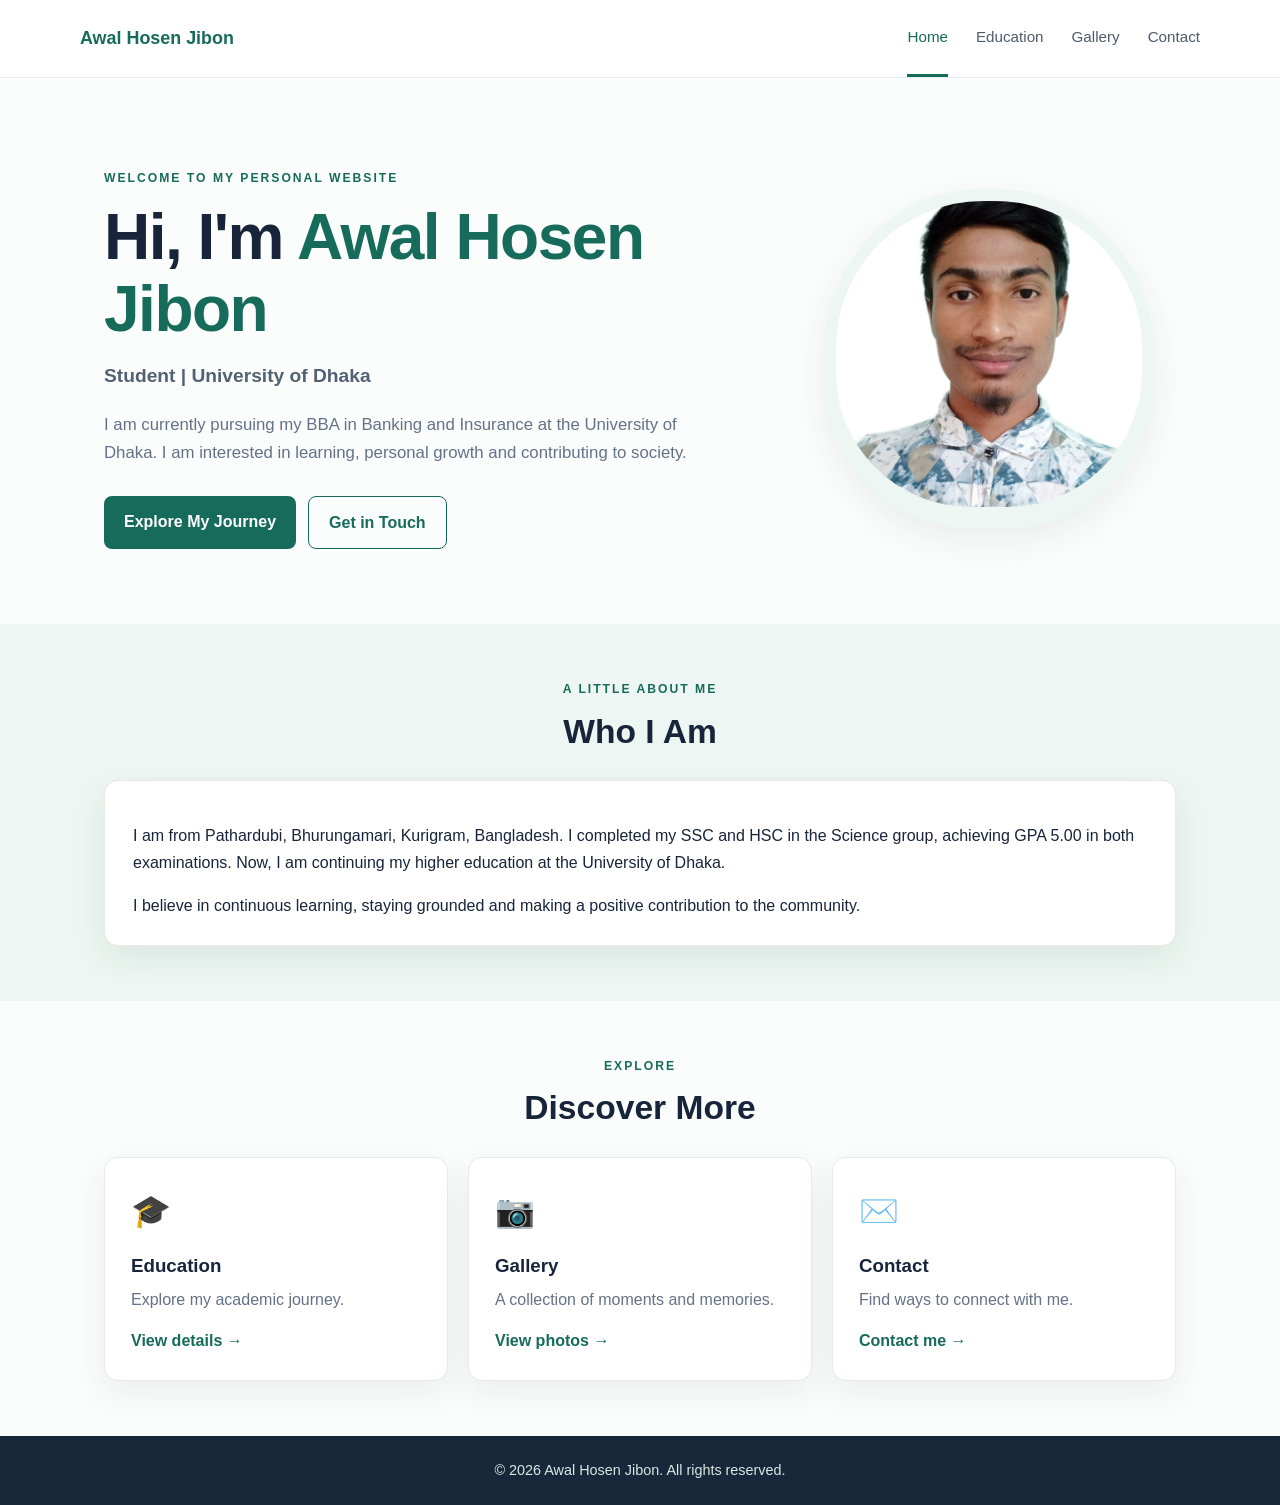
==== commit 1a00f3c7: "Change profile photo source from jpg to png" ====
--- a/index.html
+++ b/index.html
@@ -33,7 +33,7 @@
         </div>
       </div>
       <div class="hero-photo-wrap">
-        <img class="profile-photo" src="profile.jpg" alt="Portrait of Awal Hosen Jibon">
+        <img class="profile-photo" src="profile.png" alt="Portrait of Awal Hosen Jibon">
       </div>
     </section>
 
--- a/css/style.css
+++ b/css/style.css
@@ -0,0 +1,84 @@
+/* Shared styles for Awal Hosen Jibon's personal website */
+:root{--ink:#18243a;--muted:#657187;--primary:#176b5b;--primary-dark:#105044;--pale:#edf6f2;--white:#fff;--line:#e5ebe8;--shadow:0 12px 35px rgba(25,50,43,.08)}
+*{box-sizing:border-box}
+html{scroll-behavior:smooth}
+body{margin:0;font-family:Arial,Helvetica,sans-serif;color:var(--ink);background:#fbfdfc;line-height:1.7}
+a{color:inherit;text-decoration:none}
+.site-header{min-height:72px;padding:0 max(5%,calc((100% - 1120px)/2));display:flex;align-items:center;justify-content:space-between;gap:24px;background:var(--white);border-bottom:1px solid var(--line);position:sticky;top:0;z-index:10}
+.brand{font-size:1.12rem;font-weight:750;color:var(--primary)}
+.main-nav{display:flex;gap:28px;align-items:center}
+.main-nav a{font-size:.95rem;color:#4e5b6c;padding:24px 0;border-bottom:3px solid transparent}
+.main-nav a:hover,.main-nav a.active{color:var(--primary);border-color:var(--primary)}
+.menu-toggle{display:none;border:0;background:none;font-size:1.6rem;color:var(--primary);cursor:pointer}
+.hero{max-width:1120px;margin:auto;padding:90px 24px 75px;display:grid;grid-template-columns:1.35fr .8fr;align-items:center;gap:65px}
+.eyebrow{font-size:.76rem;letter-spacing:2px;font-weight:700;color:var(--primary);margin:0 0 12px}
+.hero h1{font-size:clamp(2.35rem,5vw,4.2rem);line-height:1.13;margin:0 0 15px;letter-spacing:-1.5px}
+.hero h1 span{color:var(--primary)}
+.hero h2{font-size:1.2rem;font-weight:600;color:#526174;margin:0 0 18px}
+.lead{font-size:1.05rem;color:var(--muted);max-width:620px}
+.hero-photo-wrap{justify-self:center;width:min(100%,330px);aspect-ratio:1/1;border-radius:48% 48% 44% 44%;background:var(--pale);padding:12px;box-shadow:var(--shadow)}
+.profile-photo{width:100%;height:100%;object-fit:cover;border-radius:inherit}
+.hero-actions{display:flex;gap:12px;flex-wrap:wrap;margin-top:28px}
+.button{display:inline-block;background:var(--primary);color:white;padding:12px 20px;border-radius:8px;font-weight:650}
+.button:hover{background:var(--primary-dark)}
+.button-outline{background:transparent;color:var(--primary);border:1px solid var(--primary)}
+.button-outline:hover{background:var(--pale);color:var(--primary-dark)}
+.section{max-width:1120px;margin:0 auto;padding:55px 24px}
+.intro-section{background:var(--pale);max-width:none;padding-left:max(24px,calc((100% - 1072px)/2));padding-right:max(24px,calc((100% - 1072px)/2))}
+.section-heading{text-align:center;margin-bottom:28px}
+.section-heading h2,.page-banner h1{font-size:2.1rem;line-height:1.2;margin:0}
+.content-card{background:white;padding:25px 28px;border:1px solid var(--line);border-radius:14px;box-shadow:var(--shadow)}
+.content-card p:last-child{margin-bottom:0}
+.card-grid,.contact-grid{display:grid;grid-template-columns:repeat(3,1fr);gap:20px}
+.feature-card,.contact-card{display:block;background:white;border:1px solid var(--line);border-radius:14px;padding:26px;box-shadow:var(--shadow);transition:transform .2s,border-color .2s}
+.feature-card:hover,.contact-card:hover{transform:translateY(-4px);border-color:#9bc8b8}
+.feature-icon{font-size:2rem}
+.feature-card h3,.contact-card h2{margin:12px 0 4px}
+.feature-card p,.contact-card p{color:var(--muted);margin:0 0 14px}
+.card-link{color:var(--primary);font-weight:700}
+.page-main{min-height:calc(100vh - 140px)}
+.page-banner{text-align:center;padding:68px 20px 48px;background:var(--pale)}
+.page-banner p:last-child{color:var(--muted);margin-bottom:0}
+.timeline{max-width:800px;margin:0 auto;display:grid;gap:22px}
+.timeline-item{display:grid;grid-template-columns:100px 1fr;gap:20px;align-items:start}
+.timeline-year{padding:8px 12px;text-align:center;border-radius:20px;background:var(--pale);color:var(--primary);font-weight:700}
+.timeline-item .content-card h2{font-size:1.2rem;margin:0 0 5px}
+.timeline-item .content-card h3{font-size:1rem;color:var(--primary);margin:0 0 8px}
+.timeline-item .content-card p{margin:0;color:var(--muted)}
+.gallery-grid{display:grid;grid-template-columns:repeat(3,1fr);gap:18px}
+.gallery-image{width:100%;height:260px;object-fit:cover;border-radius:12px;cursor:zoom-in;box-shadow:var(--shadow);transition:transform .2s}
+.gallery-image:hover{transform:scale(1.02)}
+.small-note{text-align:center;color:var(--muted);font-size:.85rem;margin-top:22px}
+.contact-grid{grid-template-columns:repeat(2,1fr);max-width:850px;margin:0 auto}
+.contact-card{text-align:center}
+.contact-icon{display:inline-grid;place-items:center;width:52px;height:52px;border-radius:50%;background:var(--pale);color:var(--primary);font-size:1.5rem;font-weight:700}
+.contact-card p{overflow-wrap:anywhere}
+.site-footer{text-align:center;padding:22px 15px;background:#17283a;color:#dce7e2;font-size:.9rem}
+.site-footer p{margin:0}
+.lightbox{display:none;position:fixed;inset:0;background:rgba(8,15,20,.92);z-index:30;align-items:center;justify-content:center;padding:30px}
+.lightbox.open{display:flex}
+.lightbox img{max-width:min(95vw,1000px);max-height:85vh;object-fit:contain;border-radius:8px}
+.lightbox-close{position:absolute;top:15px;right:25px;background:none;border:0;color:white;font-size:2.7rem;cursor:pointer}
+@media(max-width:760px){
+ .site-header{padding:0 20px;min-height:65px;flex-wrap:wrap}
+ .menu-toggle{display:block}
+ .main-nav{display:none;flex-basis:100%;flex-direction:column;align-items:stretch;gap:0;padding:0 0 12px}
+ .main-nav.open{display:flex}
+ .main-nav a{padding:10px 0;border-bottom:1px solid var(--line)}
+ .main-nav a.active{border-bottom-color:var(--primary)}
+ .hero{grid-template-columns:1fr;text-align:center;padding-top:55px;gap:35px}
+ .hero-photo-wrap{grid-row:1;width:230px}
+ .lead{margin-left:auto;margin-right:auto}
+ .hero-actions{justify-content:center}
+ .card-grid,.gallery-grid{grid-template-columns:repeat(2,1fr)}
+ .gallery-image{height:210px}
+}
+@media(max-width:480px){
+ .card-grid,.gallery-grid,.contact-grid{grid-template-columns:1fr}
+ .gallery-image{height:260px}
+ .timeline-item{grid-template-columns:1fr;gap:8px}
+ .timeline-year{justify-self:start;padding:5px 13px}
+ .section{padding:42px 18px}
+ .intro-section{padding-left:18px;padding-right:18px}
+ .content-card{padding:20px}
+}
